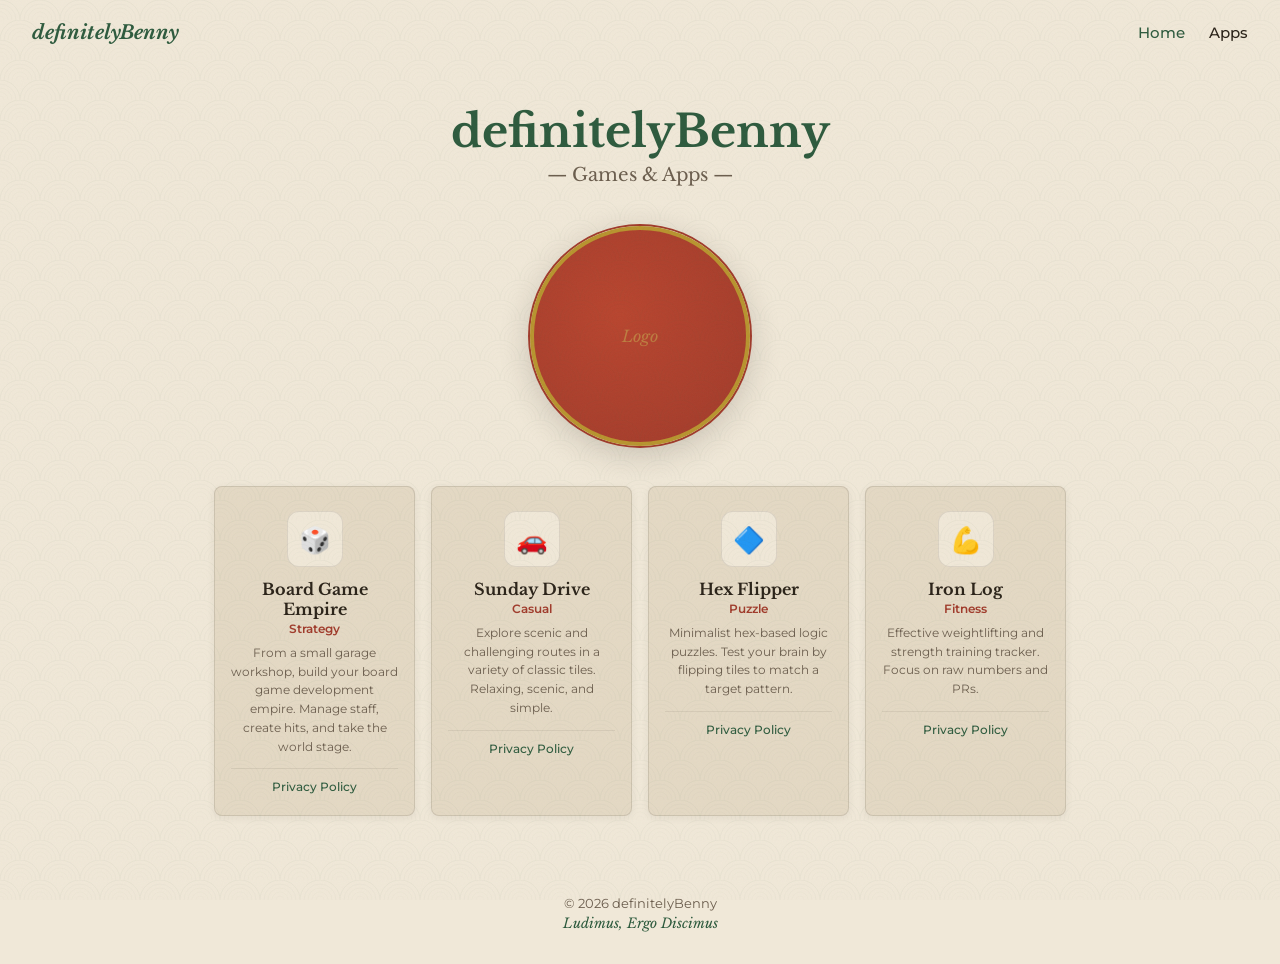
==== index.html @ d6e9bd04 "Add landing page with Forest & Lacquer branding Minimal landing page for definitelybenny.dev with: -" ====
<!DOCTYPE html>
<html lang="en">
<head>
  <meta charset="UTF-8">
  <meta name="viewport" content="width=device-width, initial-scale=1.0">
  <title>definitelyBenny — Games & Apps</title>
  <meta name="description" content="Games and apps by definitelyBenny. Ludimus, Ergo Discimus.">
  <link rel="stylesheet" href="style.css">
</head>
<body>
  <nav>
    <div class="logo">definitelyBenny</div>
    <div class="links">
      <a href="/" class="active">Home</a>
      <a href="#apps">Apps</a>
    </div>
  </nav>

  <section class="hero">
    <h1>definitelyBenny</h1>
    <p class="subtitle">— Games & Apps —</p>
  </section>

  <section class="crest">
    <div class="crest-placeholder"></div>
  </section>

  <section class="apps" id="apps">
    <div class="app-grid">

      <div class="app-card">
        <div class="app-icon">🎲</div>
        <h3>Board Game Empire</h3>
        <p class="category">Strategy</p>
        <p class="description">From a small garage workshop, build your board game development empire. Manage staff, create hits, and take the world stage.</p>
        <a href="/board-game-empire/privacy-policy" class="privacy-link">Privacy Policy</a>
      </div>

      <div class="app-card">
        <div class="app-icon">🚗</div>
        <h3>Sunday Drive</h3>
        <p class="category">Casual</p>
        <p class="description">Explore scenic and challenging routes in a variety of classic tiles. Relaxing, scenic, and simple.</p>
        <a href="/sunday-drive/privacy-policy" class="privacy-link">Privacy Policy</a>
      </div>

      <div class="app-card">
        <div class="app-icon">🔷</div>
        <h3>Hex Flipper</h3>
        <p class="category">Puzzle</p>
        <p class="description">Minimalist hex-based logic puzzles. Test your brain by flipping tiles to match a target pattern.</p>
        <a href="/hex-flipper/privacy-policy" class="privacy-link">Privacy Policy</a>
      </div>

      <div class="app-card">
        <div class="app-icon">💪</div>
        <h3>Iron Log</h3>
        <p class="category">Fitness</p>
        <p class="description">Effective weightlifting and strength training tracker. Focus on raw numbers and PRs.</p>
        <a href="/iron-log/privacy-policy" class="privacy-link">Privacy Policy</a>
      </div>

    </div>
  </section>

  <footer>
    <p>&copy; 2026 definitelyBenny</p>
    <p class="motto">Ludimus, Ergo Discimus</p>
  </footer>
</body>
</html>
---- style.css ----
@import url('https://fonts.googleapis.com/css2?family=Libre+Baskerville:ital,wght@0,400;0,700;1,400&family=Montserrat:wght@400;500;600;700&display=swap');

* {
  margin: 0;
  padding: 0;
  box-sizing: border-box;
}

:root {
  --forest-green: #2d5a3d;
  --forest-dark: #1e3a28;
  --cinnabar: #a03a2a;
  --cinnabar-light: #b8452e;
  --parchment: #f0e8d8;
  --parchment-dark: #e4d9c4;
  --gold: #b8942e;
  --gold-light: #c5a44e;
  --text-dark: #2a2218;
  --text-muted: #6b5d4d;
}

body {
  font-family: 'Montserrat', system-ui, sans-serif;
  background: var(--parchment);
  color: var(--text-dark);
  min-height: 100vh;
  display: flex;
  flex-direction: column;
  position: relative;
}

/* Seigaiha wave pattern overlay */
body::before {
  content: '';
  position: fixed;
  inset: 0;
  background-image: url("seigaiha.svg");
  background-repeat: repeat;
  background-size: 80px 40px;
  pointer-events: none;
  z-index: 100;
}

/* Paper texture overlay */
body::after {
  content: '';
  position: fixed;
  inset: 0;
  background-image:
    url("data:image/svg+xml,%3Csvg width='100' height='100' xmlns='http://www.w3.org/2000/svg'%3E%3Cfilter id='n'%3E%3CfeTurbulence type='fractalNoise' baseFrequency='0.8' numOctaves='4' stitchTiles='stitch'/%3E%3C/filter%3E%3Crect width='100' height='100' filter='url(%23n)' opacity='0.03'/%3E%3C/svg%3E");
  pointer-events: none;
  z-index: 101;
}

a {
  color: inherit;
  text-decoration: none;
}

h1, h2, h3 {
  font-family: 'Libre Baskerville', Georgia, serif;
}

/* Nav */
nav {
  display: flex;
  justify-content: space-between;
  align-items: center;
  padding: 20px 32px;
}

nav .logo {
  font-family: 'Libre Baskerville', Georgia, serif;
  font-size: 1.2rem;
  font-weight: 700;
  color: var(--forest-green);
  font-style: italic;
}

nav .links {
  display: flex;
  gap: 24px;
  font-size: 0.95rem;
  font-weight: 500;
}

nav .links a {
  color: var(--text-dark);
  transition: color 0.2s;
}

nav .links a:hover,
nav .links a.active {
  color: var(--forest-green);
}

/* Hero */
.hero {
  text-align: center;
  padding: 40px 24px 16px;
}

.hero h1 {
  font-size: 2.8rem;
  font-weight: 700;
  color: var(--forest-green);
  margin-bottom: 4px;
}

.hero .subtitle {
  font-family: 'Libre Baskerville', Georgia, serif;
  font-size: 1.15rem;
  color: var(--text-muted);
}

/* Crest / Logo */
.crest {
  display: flex;
  justify-content: center;
  padding: 24px 24px 40px;
}

.crest-placeholder {
  width: 220px;
  height: 220px;
  border-radius: 50%;
  background: radial-gradient(ellipse at 40% 40%, var(--cinnabar-light), var(--cinnabar));
  border: 4px solid var(--gold);
  box-shadow:
    0 0 0 2px var(--cinnabar),
    0 8px 32px rgba(42, 34, 24, 0.2);
  display: flex;
  align-items: center;
  justify-content: center;
  position: relative;
}

.crest-placeholder::after {
  content: 'Logo';
  font-family: 'Libre Baskerville', Georgia, serif;
  font-size: 1rem;
  color: var(--gold-light);
  font-style: italic;
  opacity: 0.6;
}

/* App Grid */
.apps {
  max-width: 900px;
  margin: 0 auto;
  padding: 0 24px 48px;
}

.app-grid {
  display: grid;
  grid-template-columns: repeat(4, 1fr);
  gap: 16px;
}

.app-card {
  background: var(--parchment-dark);
  border: 1px solid rgba(42, 34, 24, 0.12);
  border-radius: 8px;
  padding: 24px 16px 20px;
  text-align: center;
  transition: box-shadow 0.2s, transform 0.2s;
  box-shadow: 0 2px 8px rgba(42, 34, 24, 0.06);
}

.app-card:hover {
  box-shadow: 0 4px 16px rgba(42, 34, 24, 0.12);
  transform: translateY(-2px);
}

.app-icon {
  width: 56px;
  height: 56px;
  background: var(--parchment);
  border: 1px solid rgba(42, 34, 24, 0.1);
  border-radius: 12px;
  margin: 0 auto 12px;
  display: flex;
  align-items: center;
  justify-content: center;
  font-size: 1.6rem;
}

.app-card h3 {
  font-size: 1rem;
  font-weight: 700;
  color: var(--text-dark);
  margin-bottom: 2px;
}

.app-card .category {
  font-size: 0.75rem;
  font-weight: 600;
  color: var(--cinnabar);
  text-transform: capitalize;
  margin-bottom: 8px;
}

.app-card .description {
  font-size: 0.78rem;
  color: var(--text-muted);
  line-height: 1.5;
  margin-bottom: 12px;
}

.app-card .privacy-link {
  display: inline-block;
  font-size: 0.75rem;
  color: var(--forest-green);
  font-weight: 500;
  padding-top: 10px;
  border-top: 1px solid rgba(42, 34, 24, 0.08);
  width: 100%;
  transition: color 0.2s;
}

.app-card .privacy-link:hover {
  color: var(--cinnabar);
}

/* Footer */
footer {
  margin-top: auto;
  text-align: center;
  padding: 32px 24px;
  font-size: 0.8rem;
  color: var(--text-muted);
}

footer .motto {
  font-family: 'Libre Baskerville', Georgia, serif;
  font-style: italic;
  font-size: 0.85rem;
  color: var(--forest-green);
  margin-top: 4px;
}

/* Responsive */
@media (max-width: 768px) {
  .app-grid {
    grid-template-columns: 1fr 1fr;
  }

  .hero h1 {
    font-size: 2rem;
  }

  .crest-placeholder {
    width: 160px;
    height: 160px;
  }
}

@media (max-width: 480px) {
  .app-grid {
    grid-template-columns: 1fr;
    max-width: 300px;
    margin: 0 auto;
  }

  .hero h1 {
    font-size: 1.6rem;
  }

  nav {
    padding: 16px;
  }

  .apps {
    padding: 0 16px 32px;
  }
}
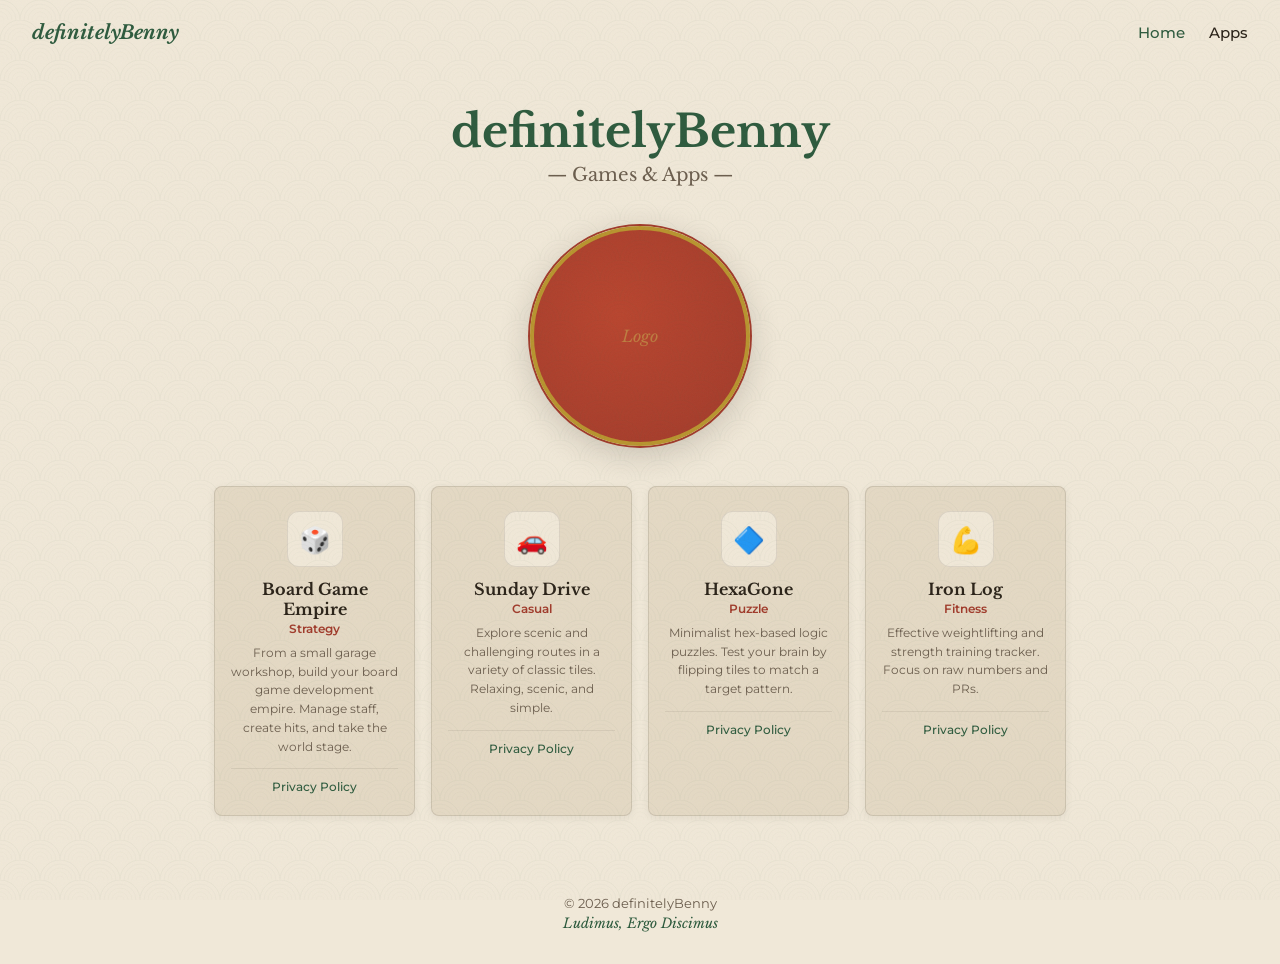
==== commit 11b99f9d: "Rename Hex Flipper to HexaGone Co-Authored-By: Claude Opus 4.6 (1M context) <noreply@anthropic.com>" ====
--- a/index.html
+++ b/index.html
@@ -46,10 +46,10 @@
 
       <div class="app-card">
         <div class="app-icon">🔷</div>
-        <h3>Hex Flipper</h3>
+        <h3>HexaGone</h3>
         <p class="category">Puzzle</p>
         <p class="description">Minimalist hex-based logic puzzles. Test your brain by flipping tiles to match a target pattern.</p>
-        <a href="/hex-flipper/privacy-policy" class="privacy-link">Privacy Policy</a>
+        <a href="/hexagone/privacy-policy" class="privacy-link">Privacy Policy</a>
       </div>
 
       <div class="app-card">
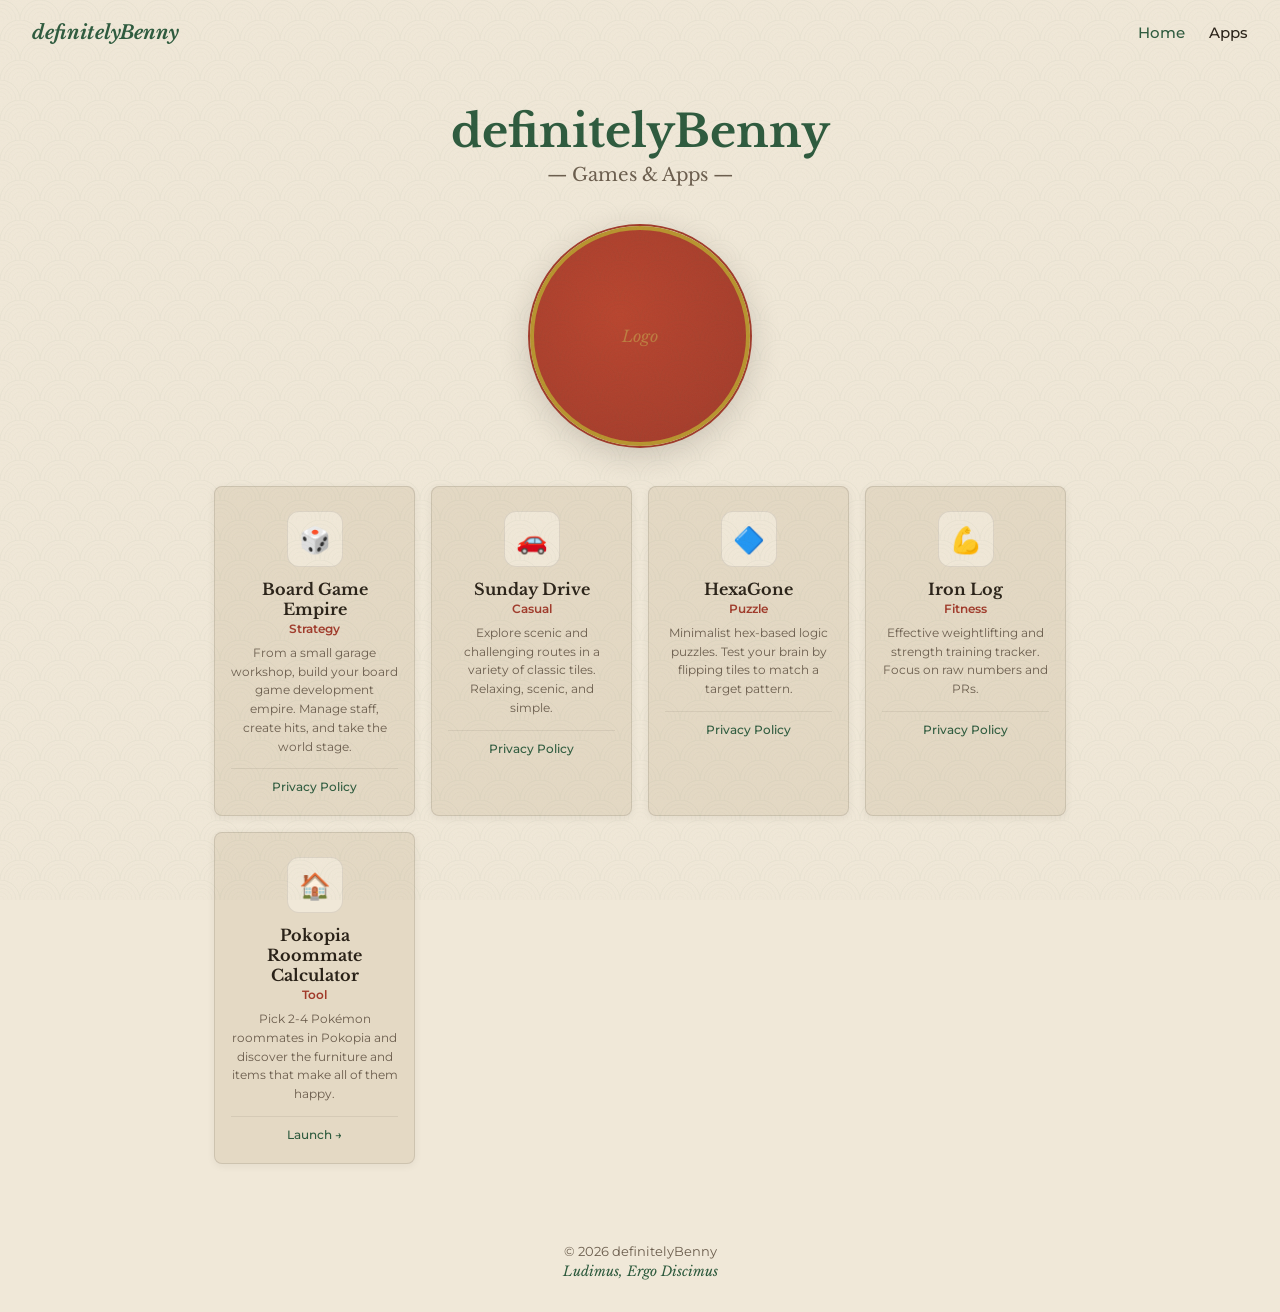
==== commit 37f242ba: "Add Pokopia Roommate Calculator card" ====
--- a/index.html
+++ b/index.html
@@ -60,6 +60,14 @@
         <a href="/iron-log/privacy-policy" class="privacy-link">Privacy Policy</a>
       </div>
 
+      <div class="app-card">
+        <div class="app-icon">🏠</div>
+        <h3>Pokopia Roommate Calculator</h3>
+        <p class="category">Tool</p>
+        <p class="description">Pick 2-4 Pokémon roommates in Pokopia and discover the furniture and items that make all of them happy.</p>
+        <a href="/pokopia-roommate-calc/" class="privacy-link">Launch &rarr;</a>
+      </div>
+
     </div>
   </section>
 
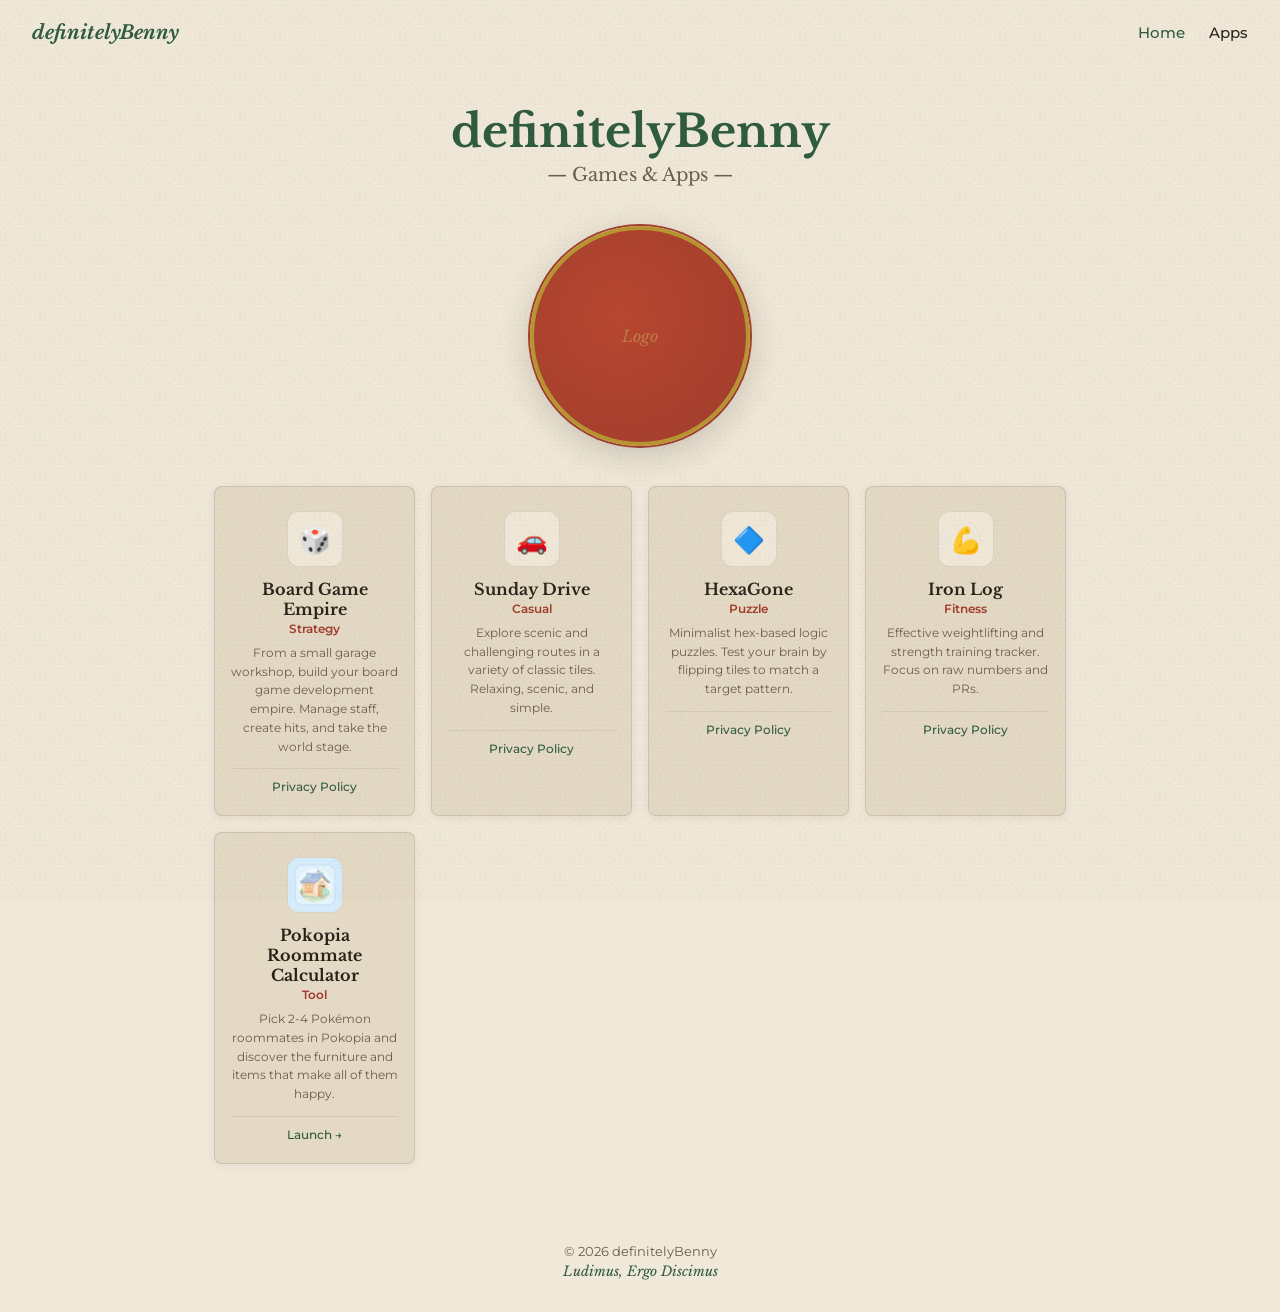
==== commit e8cef62f: "Replace Pokopia card emoji with generated logo image" ====
--- a/index.html
+++ b/index.html
@@ -61,7 +61,7 @@
       </div>
 
       <div class="app-card">
-        <div class="app-icon">🏠</div>
+        <div class="app-icon"><img src="pokopia-roommate-calc.png" alt="" /></div>
         <h3>Pokopia Roommate Calculator</h3>
         <p class="category">Tool</p>
         <p class="description">Pick 2-4 Pokémon roommates in Pokopia and discover the furniture and items that make all of them happy.</p>
--- a/style.css
+++ b/style.css
@@ -183,6 +183,14 @@
   align-items: center;
   justify-content: center;
   font-size: 1.6rem;
+  overflow: hidden;
+}
+
+.app-icon img {
+  width: 100%;
+  height: 100%;
+  object-fit: cover;
+  display: block;
 }
 
 .app-card h3 {
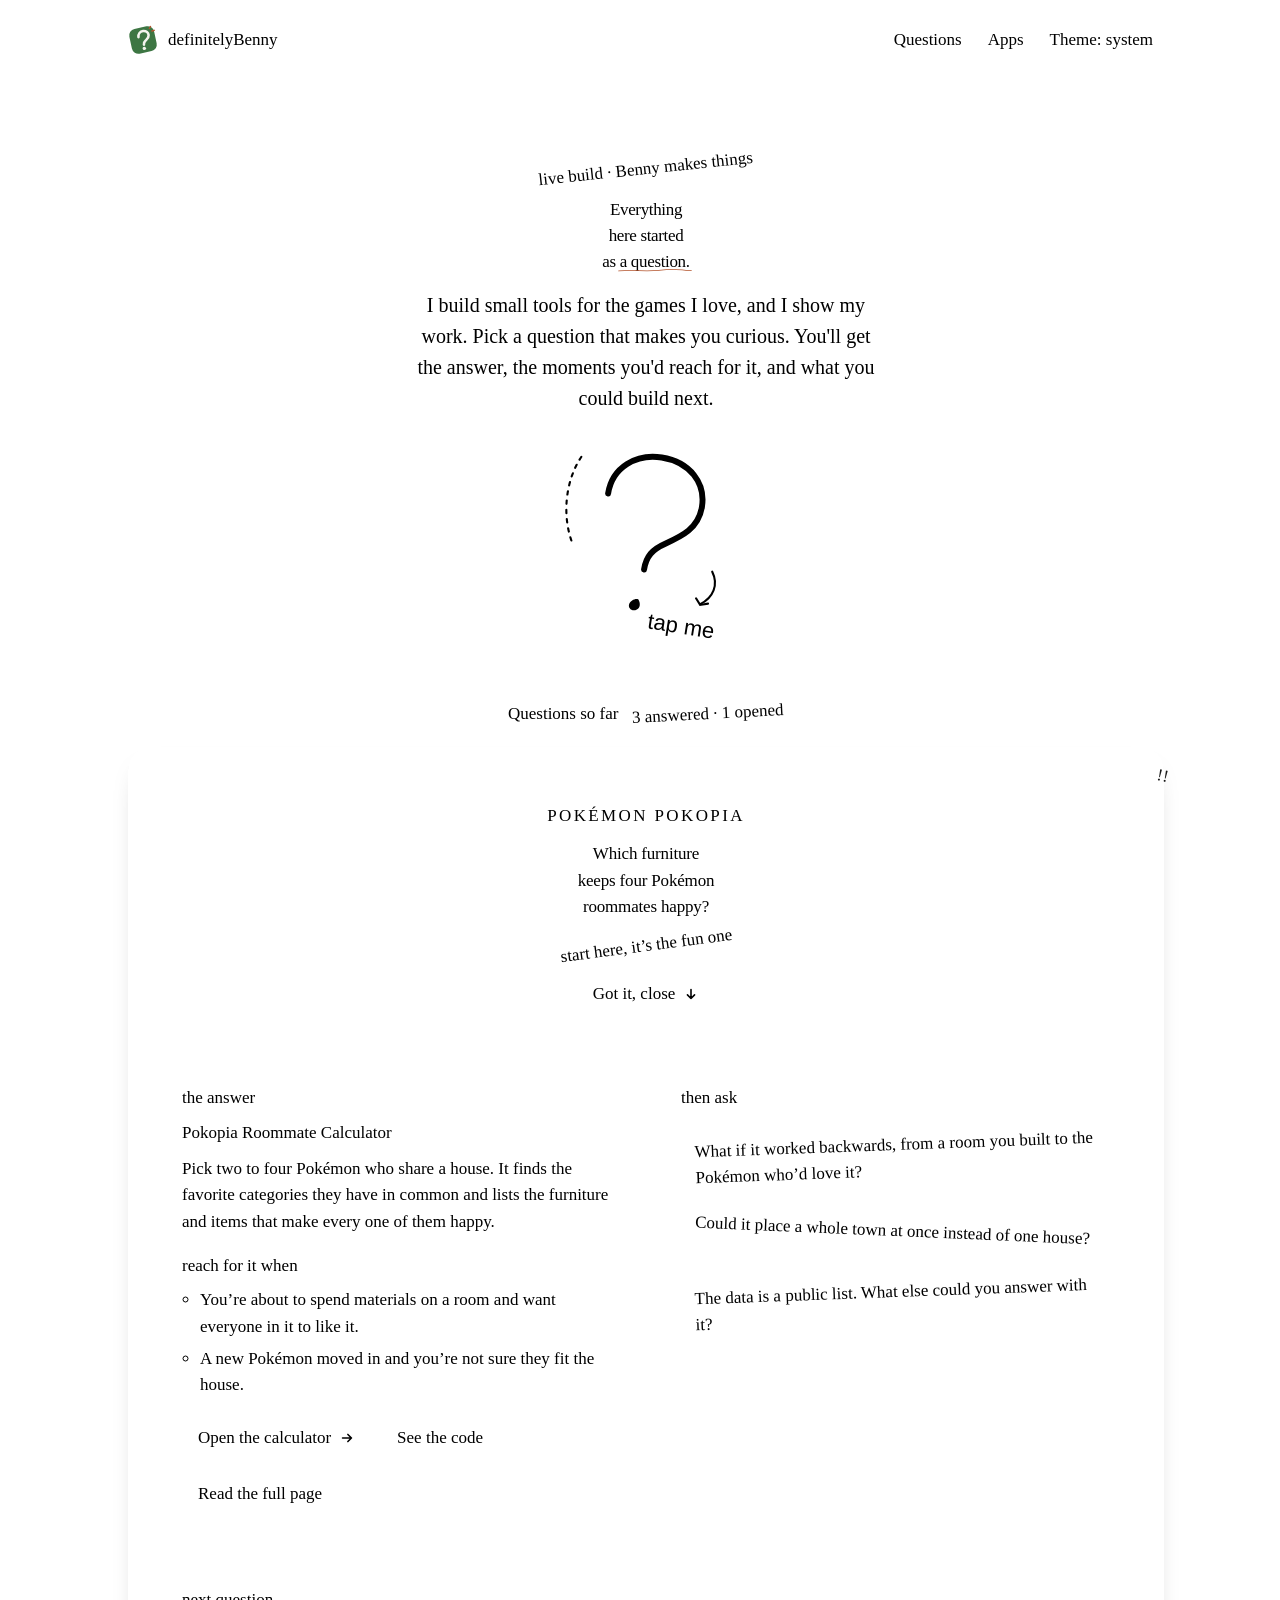
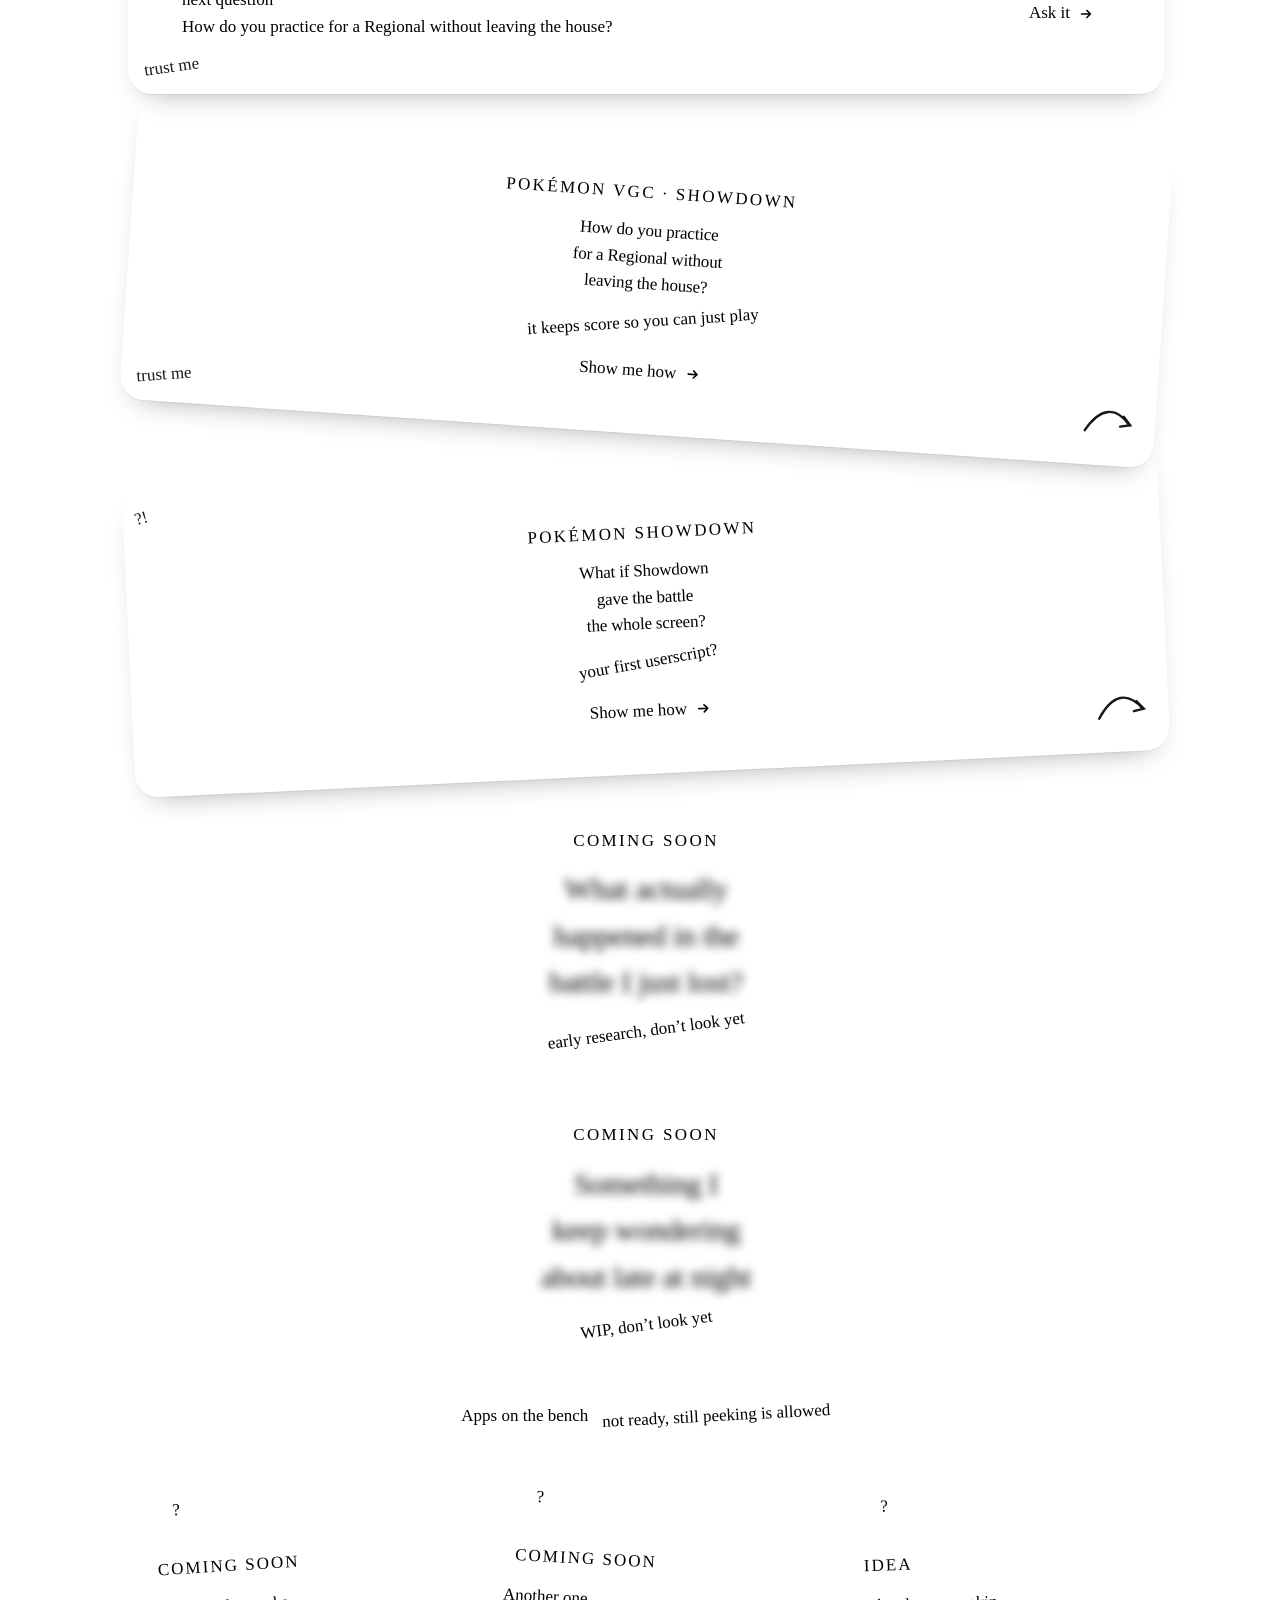
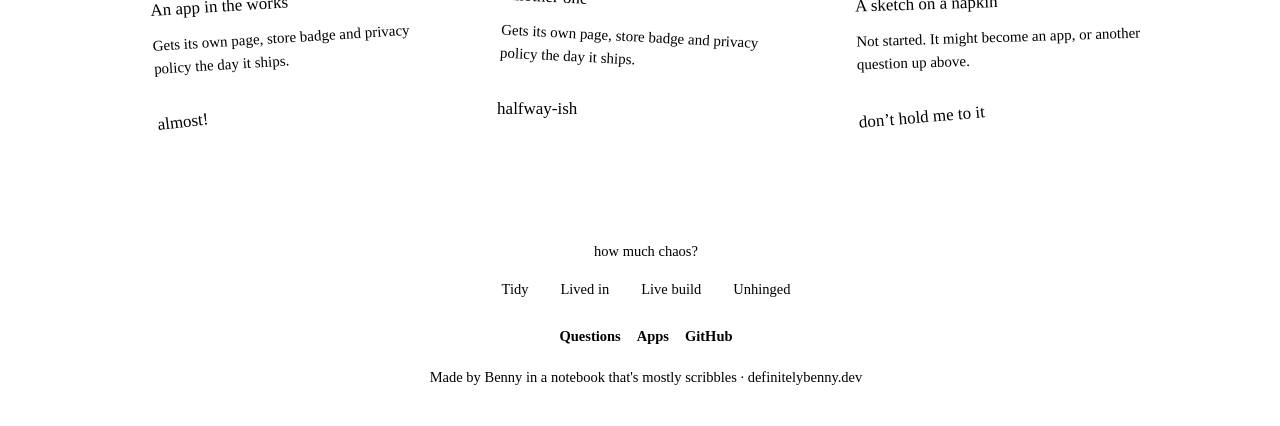
==== commit 764f52ae: "Rebuild the site as the lab notebook: questions, tool pages, link previews Turns the approved mockup" ====
--- a/index.html
+++ b/index.html
@@ -1,79 +1,77 @@
 <!DOCTYPE html>
-<html lang="en">
+<html lang="en" data-chaos="3">
 <head>
   <meta charset="UTF-8">
-  <meta name="viewport" content="width=device-width, initial-scale=1.0">
-  <title>definitelyBenny — Games & Apps</title>
-  <meta name="description" content="Games and apps by definitelyBenny. Ludimus, Ergo Discimus.">
-  <link rel="stylesheet" href="style.css">
+  <meta name="viewport" content="width=device-width, initial-scale=1, viewport-fit=cover">
+  <title>definitelyBenny</title>
+  <meta name="description" content="Everything here started as a question. Small tools for the games I love, and how to build your own.">
+  <link rel="canonical" href="https://definitelybenny.dev/">
+
+  <meta property="og:type" content="website">
+  <meta property="og:site_name" content="definitelyBenny">
+  <meta property="og:title" content="definitelyBenny">
+  <meta property="og:description" content="Everything here started as a question. Small tools for the games I love, and how to build your own.">
+  <meta property="og:url" content="https://definitelybenny.dev/">
+  <meta property="og:image" content="https://definitelybenny.dev/assets/og.png">
+  <meta property="og:image:width" content="1200">
+  <meta property="og:image:height" content="630">
+  <meta property="og:image:alt" content="Notebook paper with a taped card asking which furniture keeps four Pokémon happy, and a scribbled question mark">
+  <meta name="twitter:card" content="summary_large_image">
+  <meta name="theme-color" content="#3D7643" media="(prefers-color-scheme: light)">
+  <meta name="theme-color" content="#1D2923" media="(prefers-color-scheme: dark)">
+
+  <link rel="icon" href="/favicon.svg" type="image/svg+xml">
+  <link rel="icon" href="/favicon.ico" sizes="32x32">
+  <link rel="apple-touch-icon" href="/apple-touch-icon.png">
+
+  <link rel="preconnect" href="https://fonts.googleapis.com">
+  <link rel="preconnect" href="https://fonts.gstatic.com" crossorigin>
+  <link rel="stylesheet" href="https://fonts.googleapis.com/css2?family=Libre+Caslon+Display&family=Libre+Franklin:ital,wght@0,400;0,500;0,600;0,700;1,400&family=Caveat:wght@500;700&family=JetBrains+Mono:wght@400;600&display=swap">
+  <script>(function(){var r=document.documentElement,c=3,t=null;try{var s=localStorage.getItem('dbd-chaos');if(s!==null&&/^[0-3]$/.test(s))c=+s;t=localStorage.getItem('dbd-theme')}catch(e){}r.setAttribute('data-chaos',c);if(t==='light'||t==='dark')r.setAttribute('data-theme',t)})();</script>
+  <link rel="stylesheet" href="assets/site.css">
 </head>
-<body>
-  <nav>
-    <div class="logo">definitelyBenny</div>
-    <div class="links">
-      <a href="/" class="active">Home</a>
-      <a href="#apps">Apps</a>
+<body data-root="./">
+<svg width="0" height="0" style="position:absolute" aria-hidden="true"><defs>
+  <g id="fav"><rect x="5" y="5" width="54" height="54" rx="14" fill="#3D7643" transform="rotate(-6 32 32)"/><path d="M23 25c0-7 5-12 11-12 7 0 11 5 11 10 0 6-4 8-8 11-3 2-4 4-4 8" fill="none" stroke="#F3F4EE" stroke-width="5.5" stroke-linecap="round"/><circle cx="33" cy="50" r="3.6" fill="#F3F4EE"/><path d="M48 9l3-4M53 15l5-1" stroke="#B4552E" stroke-width="3" stroke-linecap="round"/></g>
+</defs></svg>
+
+<header class="top"><div class="wrap">
+  <a class="brand" id="brand" href="./" aria-label="definitelyBenny home"><svg viewBox="0 0 64 64" aria-hidden="true"><use href="#fav"/></svg>definitelyBenny</a>
+  <nav class="nav" aria-label="Pages"><a href="#questions" class="cur">Questions</a><a href="#apps" class="opt">Apps</a><button class="theme" id="theme" type="button">Theme: system</button></nav>
+</div></header>
+
+<main class="wrap">
+  <div class="hero">
+    <div class="tag">live build · Benny makes things</div>
+    <h1>Everything here started as <em>a question.</em></h1>
+    <p class="lede">I build small tools for the games I love, and I show my work. Pick a question that makes you curious. You'll get the answer, the moments you'd reach for it, and what you could build next.</p>
+    <button class="mark" id="mark" type="button" aria-label="Open a random question">
+      <svg viewBox="0 0 260 240" aria-hidden="true"><path d="M78 78c0-32 26-52 56-52 34 0 56 22 56 50 0 26-18 38-36 50-14 9-20 18-20 34" fill="none" stroke="currentColor" stroke-width="7" stroke-linecap="round"/><path d="M133 196c3 4 4 9 0 12-5 4-11 0-10-5 1-4 6-8 10-7z" fill="currentColor"/><path d="M40 40c-14 30-12 70 4 100" fill="none" stroke="currentColor" stroke-width="2.5" stroke-dasharray="4 7" stroke-linecap="round"/><text x="148" y="228">tap me</text><path d="M214 150c10 14 6 30-8 40" fill="none" stroke="currentColor" stroke-width="2.5" stroke-linecap="round"/><path d="M200 184l6 7 9-3" fill="none" stroke="currentColor" stroke-width="2.5" stroke-linecap="round"/></svg>
+    </button>
+  </div>
+
+  <div class="sechead" id="questions"><h2>Questions so far</h2><span id="count">opening the notebook…</span></div>
+  <ul class="qs" id="qs"></ul>
+  <noscript>
+    <div class="noscript">
+      <p>The fun parts need JavaScript, but here are the tools:</p>
+      <p><a href="tools/pokopia/">Pokopia Roommate Calculator</a> · <a href="tools/mock-regional/">Mock Regional Helper</a> · <a href="tools/showdown-restyler/">Pokémon Showdown Restyler</a></p>
     </div>
-  </nav>
+  </noscript>
 
-  <section class="hero">
-    <h1>definitelyBenny</h1>
-    <p class="subtitle">— Games & Apps —</p>
-  </section>
-
-  <section class="crest">
-    <div class="crest-placeholder"></div>
-  </section>
-
-  <section class="apps" id="apps">
-    <div class="app-grid">
-
-      <div class="app-card">
-        <div class="app-icon">🎲</div>
-        <h3>Board Game Empire</h3>
-        <p class="category">Strategy</p>
-        <p class="description">From a small garage workshop, build your board game development empire. Manage staff, create hits, and take the world stage.</p>
-        <a href="/board-game-empire/privacy-policy" class="privacy-link">Privacy Policy</a>
-      </div>
-
-      <div class="app-card">
-        <div class="app-icon">🚗</div>
-        <h3>Sunday Drive</h3>
-        <p class="category">Casual</p>
-        <p class="description">Explore scenic and challenging routes in a variety of classic tiles. Relaxing, scenic, and simple.</p>
-        <a href="/sunday-drive/privacy-policy" class="privacy-link">Privacy Policy</a>
-      </div>
-
-      <div class="app-card">
-        <div class="app-icon">🔷</div>
-        <h3>HexaGone</h3>
-        <p class="category">Puzzle</p>
-        <p class="description">Minimalist hex-based logic puzzles. Test your brain by flipping tiles to match a target pattern.</p>
-        <a href="/hexagone/privacy-policy" class="privacy-link">Privacy Policy</a>
-      </div>
-
-      <div class="app-card">
-        <div class="app-icon">💪</div>
-        <h3>Iron Log</h3>
-        <p class="category">Fitness</p>
-        <p class="description">Effective weightlifting and strength training tracker. Focus on raw numbers and PRs.</p>
-        <a href="/iron-log/privacy-policy" class="privacy-link">Privacy Policy</a>
-      </div>
-
-      <div class="app-card">
-        <div class="app-icon"><img src="pokopia-roommate-calc.png" alt="" /></div>
-        <h3>Pokopia Roommate Calculator</h3>
-        <p class="category">Tool</p>
-        <p class="description">Pick 2-4 Pokémon roommates in Pokopia and discover the furniture and items that make all of them happy.</p>
-        <a href="/pokopia-roommate-calc/" class="privacy-link">Launch &rarr;</a>
-      </div>
-
-    </div>
-  </section>
+  <div class="sechead" id="apps"><h2>Apps on the bench</h2><span>not ready, still peeking is allowed</span></div>
+  <div class="apps" id="bench"></div>
 
   <footer>
-    <p>&copy; 2026 definitelyBenny</p>
-    <p class="motto">Ludimus, Ergo Discimus</p>
+    <div class="dial" role="group" aria-label="Chaos level">
+      <b>how much chaos?</b>
+      <div class="opts" id="dial"><button type="button" data-c="0">Tidy</button><button type="button" data-c="1">Lived in</button><button type="button" data-c="2">Live build</button><button type="button" data-c="3">Unhinged</button></div>
+    </div>
+    <div class="flinks"><a href="#questions">Questions</a><a href="#apps">Apps</a><a href="https://github.com/definitelybenny" target="_blank" rel="noopener">GitHub</a></div>
+    <span>Made by Benny in a notebook that's mostly scribbles · definitelybenny.dev</span>
   </footer>
+</main>
+
+<script src="assets/site.js" defer></script>
 </body>
 </html>
--- a/assets/site.css
+++ b/assets/site.css
@@ -0,0 +1,184 @@
+/* definitelyBenny: lab notebook.
+   Keynote single column, Libre Caslon Display headings, Caveat scribbles.
+   Notebook paper in light, chalkboard in dark. --chaos scales every tilt and scribble (dial in the footer). */
+  --paper:#F3F4EE; --line:#D2DDCA; --margin:#8DB58A;
+  --ink:#1F251D; --ink-2:#56604F; --card:#FBFCF7; --tile:#EEF2DE; --tape:rgba(160,180,140,.5);
+  --moss:#3D7643; --moss-ink:#FFFFFF; --pen:#B4552E; --stone:#8B8E84; --code:#E6EBDA;
+  --display:"Libre Caslon Display", "Didot", "Bodoni 72", Georgia, serif;
+  --body:"Libre Franklin", "Franklin Gothic Book", "Helvetica Neue", Arial, sans-serif;
+  --hand:"Caveat", "Bradley Hand", "Comic Sans MS", cursive;
+  --mono:"JetBrains Mono", ui-monospace, Menlo, monospace;
+  --chaos:3;
+}
+@media (prefers-color-scheme: dark){ :root:not([data-theme="light"]){
+  --paper:#1D2923; --line:rgba(238,241,232,.06); --margin:rgba(185,219,143,.3);
+  --ink:#EEF1E8; --ink-2:#B6C1B2; --card:#25332B; --tile:#2D3D34; --tape:rgba(238,241,232,.16);
+  --moss:#B9DB8F; --moss-ink:#1D2923; --pen:#F2B48C; --stone:#8F9A8E; --code:#18221D; color-scheme:dark; } }
+:root[data-theme="dark"]{
+  --paper:#1D2923; --line:rgba(238,241,232,.06); --margin:rgba(185,219,143,.3);
+  --ink:#EEF1E8; --ink-2:#B6C1B2; --card:#25332B; --tile:#2D3D34; --tape:rgba(238,241,232,.16);
+  --moss:#B9DB8F; --moss-ink:#1D2923; --pen:#F2B48C; --stone:#8F9A8E; --code:#18221D; color-scheme:dark; }
+:root[data-chaos="0"]{--chaos:0} :root[data-chaos="1"]{--chaos:1} :root[data-chaos="2"]{--chaos:1.8} :root[data-chaos="3"]{--chaos:3}
+@media (max-width:640px){ :root[data-chaos="3"]{--chaos:2.1} :root[data-chaos="2"]{--chaos:1.4} }
+
+*{box-sizing:border-box}
+html{background:var(--paper)}
+body{background:var(--paper);color:var(--ink);font-family:var(--body);font-size:17px;line-height:1.55;-webkit-font-smoothing:antialiased;overflow-x:hidden;
+  background-image:linear-gradient(90deg,transparent 0 calc(max(16px,env(safe-area-inset-left,0px)) + 14px),var(--margin) 0 calc(max(16px,env(safe-area-inset-left,0px)) + 16px),transparent 0),repeating-linear-gradient(180deg,transparent 0 31px,var(--line) 31px 32px)}
+.wrap{max-width:1080px;margin:0 auto;padding-left:max(28px,env(safe-area-inset-left,0px));padding-right:max(16px,env(safe-area-inset-right,0px))}
+a{color:inherit}
+:focus-visible{outline:2px solid var(--moss);outline-offset:3px;border-radius:6px}
+
+.top{position:sticky;top:env(safe-area-inset-top,0px);z-index:20;background:color-mix(in srgb,var(--paper) 90%,transparent);backdrop-filter:blur(8px);border-bottom:1px solid var(--line)}
+body::before{content:"";position:fixed;inset:0 0 auto;height:env(safe-area-inset-top,0px);z-index:21;background:var(--paper)}
+.top .wrap{display:flex;justify-content:space-between;align-items:center;gap:12px;padding-block:12px}
+.brand{display:flex;color:var(--ink)!important;align-items:center;gap:10px;font:600 16px var(--body);text-decoration:none;background:none;border:0;color:var(--ink);cursor:pointer;padding:0}
+.brand svg,.brand img{width:30px;height:30px;transform:rotate(calc(var(--chaos) * -2deg));transition:transform .3s}
+.nav{display:flex;gap:4px;align-items:center}
+.nav a{font:600 14px var(--body);text-decoration:none;padding:7px 11px;border-radius:999px}
+.nav a.cur{background:var(--ink);color:var(--paper)}
+.nav a:hover:not(.cur){background:var(--tile)}
+.theme{font:600 13px var(--body);background:var(--card);color:var(--ink);border:1px solid var(--line);border-radius:999px;padding:7px 11px;cursor:pointer}
+
+.hero{text-align:center;display:grid;justify-items:center;gap:14px;padding-block:clamp(28px,7vw,84px) 24px}
+.tag{font:700 23px/1 var(--hand);color:var(--moss);transform:rotate(calc(var(--chaos) * -2deg))}
+h1{font:400 clamp(46px,10.5vw,116px)/.95 var(--display);letter-spacing:-.02em;margin:0;max-width:11ch;text-wrap:balance}
+h1 em{font-style:normal;position:relative;white-space:nowrap;color:var(--moss)}
+h1 em::after{content:"";position:absolute;left:-3%;right:-3%;bottom:-.04em;height:.2em;background:url("data:image/svg+xml,%3Csvg xmlns='http://www.w3.org/2000/svg' viewBox='0 0 200 14' preserveAspectRatio='none'%3E%3Cpath d='M2 9 C40 2 70 13 110 6 S170 3 198 8' fill='none' stroke='%23B4552E' stroke-width='3.5' stroke-linecap='round'/%3E%3C/svg%3E") no-repeat center/100% 100%;opacity:calc(.35 + var(--chaos) * .22)}
+.lede{margin:0;max-width:46ch;color:var(--ink-2);font-size:clamp(17px,2.1vw,20px)}
+.mark{position:relative;margin-top:6px;cursor:pointer;background:none;border:0;padding:0;color:var(--moss)}
+.mark svg{display:block;width:clamp(150px,30vw,220px);height:auto;transform:rotate(calc(var(--chaos) * 3deg));transition:transform .3s}
+.mark:hover svg{transform:rotate(calc(var(--chaos) * -3deg))}
+.mark text{font-family:var(--hand);font-size:26px;fill:var(--pen)}
+
+.sechead,.q,.sheet{scroll-margin-top:76px}
+.sechead{display:flex;justify-content:center;align-items:baseline;gap:6px 14px;flex-wrap:wrap;text-align:center;padding-block:40px 20px}
+.sechead h2{font:400 clamp(30px,4.4vw,42px) var(--display);margin:0}
+.sechead span{font:700 21px var(--hand);color:var(--pen);transform:rotate(calc(var(--chaos) * -1deg))}
+.qs{list-style:none;margin:0;padding:0;display:grid;gap:30px}
+.q{position:relative;background:var(--card);border-radius:24px;box-shadow:0 1px 0 rgba(0,0,0,.05),0 14px 30px -18px rgba(0,0,0,.4);transform:translate(var(--dx,0px),var(--dy,0px)) rotate(calc(var(--tilt,0deg) * var(--chaos)));transition:transform .35s cubic-bezier(.3,1.4,.5,1),box-shadow .2s}
+.q::before{content:"";position:absolute;top:-11px;left:50%;width:96px;height:24px;margin-left:-48px;background:var(--tape);transform:rotate(calc(-3deg * var(--chaos) - 1deg));z-index:2;pointer-events:none}
+.q.open{--tilt:0deg!important}
+.q.dragging{transition:box-shadow .2s;box-shadow:0 26px 46px -18px rgba(0,0,0,.5);z-index:5;cursor:grabbing}
+.q.wobble,.sheet.wobble{animation:wob .5s}
+@keyframes wob{30%{transform:translate(var(--dx,0px),var(--dy,0px)) rotate(4deg)}60%{transform:translate(var(--dx,0px),var(--dy,0px)) rotate(-3deg)}}
+.qh{all:unset;box-sizing:border-box;width:100%;display:grid;justify-items:center;text-align:center;gap:12px;padding:clamp(30px,5vw,56px) clamp(18px,4vw,48px) clamp(24px,4vw,40px);cursor:pointer}
+.qh:focus-visible{outline:2px solid var(--moss);outline-offset:-4px;border-radius:24px}
+.qg{font:600 12.5px var(--body);letter-spacing:.14em;text-transform:uppercase;color:var(--moss)}
+.qt{font:400 clamp(30px,5.4vw,54px)/1.06 var(--display);letter-spacing:-.01em;max-width:18ch;text-wrap:balance}
+.note{font:700 22px/1.1 var(--hand);color:var(--pen);transform:rotate(calc(var(--chaos) * -2.5deg))}
+.pillbtn{display:inline-flex;align-items:center;gap:8px;border-radius:999px;padding:10px 18px;background:var(--moss);color:var(--moss-ink);font:600 15px var(--body)}
+.pillbtn svg{width:16px;height:16px;transition:transform .3s}
+.q.open .pillbtn{background:var(--ink);color:var(--paper)}
+.q.open .pillbtn svg{transform:rotate(90deg)}
+.ans{display:grid;grid-template-rows:0fr;transition:grid-template-rows .45s cubic-bezier(.3,.7,.2,1)}
+.q.open .ans{grid-template-rows:1fr}
+.ans>div{overflow:hidden;min-height:0}
+.tiles{display:grid;grid-template-columns:repeat(2,minmax(0,1fr));gap:14px;padding:0 clamp(14px,3vw,26px) clamp(14px,3vw,26px)}
+.tile{background:var(--tile);border-radius:18px;padding:clamp(18px,3vw,28px);position:relative;min-width:0}
+.tile.wide{grid-column:1/-1}
+.k{display:block;font:700 22px/1 var(--hand);color:var(--pen);margin-bottom:8px}
+.tile h3{font:400 clamp(28px,4vw,40px)/1.05 var(--display);margin:0 0 10px}
+.tile p{margin:0;color:var(--ink-2)}
+.tile ul{margin:0;padding-left:18px;color:var(--ink-2);display:grid;gap:6px}
+.use{margin-top:18px}
+.row{display:flex;flex-wrap:wrap;gap:10px;margin-top:16px}
+.btn{font:600 15px var(--body);border-radius:999px;padding:10px 16px;text-decoration:none;cursor:pointer;display:inline-flex;align-items:center;gap:8px;border:1.5px solid var(--ink);background:transparent;color:var(--ink)}
+.btn svg{width:16px;height:16px}
+.btn.go{background:var(--moss);border-color:var(--moss);color:var(--moss-ink)}
+.btn.off{border-style:dashed;cursor:default;color:var(--ink-2);border-color:var(--stone)}
+.asks{display:grid;gap:10px}
+.ask{background:var(--card);border:1.5px dashed var(--moss);border-radius:12px;padding:12px 14px;font:400 20px/1.25 var(--display)}
+.ask:nth-child(odd){transform:rotate(calc(var(--chaos) * -.7deg))}
+.ask:nth-child(even){transform:rotate(calc(var(--chaos) * .8deg))}
+.nextq{display:flex;align-items:center;justify-content:space-between;gap:14px;flex-wrap:wrap}
+.nextq span{font:400 22px/1.2 var(--display)}
+.nextq span b{display:block;font:700 20px var(--hand);color:var(--pen)}
+.flag{display:inline-block;font:700 18px/1.15 var(--hand);color:var(--paper);background:var(--pen);padding:3px 10px;border-radius:6px;transform:rotate(calc(var(--chaos) * 1.5deg))}
+.q.soon{background:transparent;box-shadow:none;border:2px dashed var(--stone)}
+.q.soon::before{display:none}
+.q.soon .qh{cursor:default;padding:24px}
+.q.soon .qt{font-size:clamp(22px,3.4vw,30px);filter:blur(5px);user-select:none}
+.q.soon .note{color:var(--stone)}
+.q.secret{display:none}
+.q.secret.show{display:block;animation:rise .6s ease-out}
+@keyframes rise{from{transform:translateY(12px);opacity:.3}to{transform:none;opacity:1}}
+.scribble{position:absolute;pointer-events:none;color:var(--pen);font:700 22px var(--hand);opacity:0;transition:opacity .3s}
+:root[data-chaos="2"] .scribble.s2,:root[data-chaos="3"] .scribble.s2,:root[data-chaos="3"] .scribble.s3{opacity:.9}
+
+/* apps: coming soon */
+.apps{display:grid;grid-template-columns:repeat(3,minmax(0,1fr));gap:22px}
+.app{border:2px dashed var(--stone);border-radius:22px;padding:22px;display:grid;gap:10px;justify-items:start;position:relative;transform:rotate(calc(var(--t,0deg) * var(--chaos)));min-width:0}
+.app .icon{width:64px;height:64px;border-radius:16px;border:2px dashed var(--stone);display:grid;place-items:center;font:700 30px var(--hand);color:var(--stone)}
+.app b{font:400 26px/1.1 var(--display)}
+.app p{margin:0;color:var(--ink-2);font-size:15px}
+.app .badge{font:600 12px var(--body);letter-spacing:.12em;text-transform:uppercase;border:1.5px solid var(--ink-2);color:var(--ink-2);border-radius:999px;padding:4px 10px}
+.app .scrawl{font:700 21px var(--hand);color:var(--pen);transform:rotate(-3deg)}
+.app .bar{width:100%;height:10px;border-radius:999px;background:var(--line);overflow:hidden}
+.app .bar i{display:block;height:100%;background:repeating-linear-gradient(135deg,var(--moss) 0 8px,transparent 8px 14px);width:var(--w)}
+
+/* tool page */
+.crumb{display:inline-flex;align-items:center;gap:6px;font:700 22px var(--hand);color:var(--moss);text-decoration:none;margin-top:20px}
+.t-hero .qt{font-size:clamp(38px,7.4vw,82px);max-width:15ch}
+.status{display:inline-flex;align-items:center;gap:8px;font:600 13px var(--body);letter-spacing:.1em;text-transform:uppercase;color:var(--moss)}
+.status i{width:9px;height:9px;border-radius:50%;background:var(--moss);box-shadow:0 0 0 4px color-mix(in srgb,var(--moss) 25%,transparent)}
+.page{display:grid;gap:22px;padding-top:14px}
+.sheet{background:var(--card);border-radius:24px;padding:clamp(22px,4vw,44px);box-shadow:0 1px 0 rgba(0,0,0,.05),0 14px 30px -18px rgba(0,0,0,.4);position:relative;transform:rotate(calc(var(--t,0deg) * var(--chaos)));min-width:0}
+.sheet::before{content:"";position:absolute;top:-11px;left:calc(50% - 48px);width:96px;height:24px;background:var(--tape);transform:rotate(calc(2deg * var(--chaos)));pointer-events:none}
+.sheet h2{font:400 clamp(30px,4.6vw,48px)/1.05 var(--display);margin:0 0 14px}
+.sheet>p{margin:0 0 12px;max-width:62ch;color:var(--ink-2)}
+.two{display:grid;grid-template-columns:minmax(0,1fr) minmax(0,1fr);gap:clamp(18px,3vw,36px);align-items:center}
+.venn{width:100%;max-width:420px;height:auto;display:block;margin-inline:auto}
+.venn text{font-family:var(--hand);font-size:21px;fill:var(--ink)}
+.venn .lbl2{fill:var(--pen);font-size:22px}
+.steps{list-style:none;margin:0;padding:0;display:grid;gap:14px;counter-reset:s}
+.steps li{display:grid;grid-template-columns:48px minmax(0,1fr);gap:14px;align-items:start;counter-increment:s}
+.steps li::before{content:counter(s);display:grid;place-items:center;width:44px;height:44px;border-radius:50%;border:2px solid var(--moss);font:700 26px/1 var(--hand);color:var(--moss);transform:rotate(calc(var(--chaos) * -4deg))}
+.steps b{display:block;font:400 22px/1.2 var(--display)}
+.steps span{color:var(--ink-2)}
+pre{margin:14px 0 0;background:var(--code);border-radius:14px;padding:18px;overflow-x:auto;font:400 14px/1.6 var(--mono);color:var(--ink)}
+pre .c{color:var(--ink-2)} pre .h{color:var(--moss);font-weight:600}
+.callout{margin-top:14px;font:700 21px/1.2 var(--hand);color:var(--pen);transform:rotate(calc(var(--chaos) * -.8deg))}
+.ideas{display:grid;grid-template-columns:repeat(3,minmax(0,1fr));gap:16px;margin-top:6px}
+.idea{background:var(--tile);border-radius:14px;padding:18px;display:grid;gap:8px;align-content:start;transform:rotate(calc(var(--t,0deg) * var(--chaos)))}
+.idea b{font:400 22px/1.2 var(--display)}
+.idea span{color:var(--ink-2);font-size:15px}
+.idea em{font:700 19px var(--hand);font-style:normal;color:var(--moss)}
+
+/* screenshots and figures on tool pages */
+.shot{margin:0;display:grid;gap:8px;min-width:0}
+.shot img{display:block;width:100%;height:auto;border-radius:14px;border:1px solid var(--line);background:var(--tile);transform:rotate(calc(var(--chaos) * .6deg))}
+.shot figcaption{font:700 20px/1.2 var(--hand);color:var(--pen);text-align:center}
+.ba{position:relative;border-radius:14px;overflow:hidden;border:1px solid var(--line);aspect-ratio:16/9;background:var(--tile);touch-action:pan-y;transform:rotate(calc(var(--chaos) * .6deg))}
+.ba img{position:absolute;inset:0;width:100%;height:100%;object-fit:cover;display:block}
+.ba .after{clip-path:inset(0 0 0 var(--cut,50%))}
+.ba .knob{position:absolute;top:0;bottom:0;left:var(--cut,50%);width:3px;margin-left:-1.5px;background:var(--pen);pointer-events:none}
+.ba .knob::after{content:"";position:absolute;top:50%;left:50%;width:30px;height:30px;margin:-15px 0 0 -15px;border-radius:50%;background:var(--pen);box-shadow:0 2px 8px rgba(0,0,0,.35)}
+.ba input{position:absolute;inset:0;width:100%;height:100%;opacity:0;cursor:ew-resize;margin:0}
+.ba .lbl{position:absolute;top:10px;font:700 20px var(--hand);color:#fff;background:rgba(0,0,0,.5);padding:0 10px;border-radius:6px;pointer-events:none}
+.ba .lbl.l{left:10px}.ba .lbl.r{right:10px}
+.noscript{margin:20px 0;padding:18px;border:2px dashed var(--stone);border-radius:18px;text-align:center}
+.lost{text-align:center;display:grid;justify-items:center;gap:16px;padding-block:clamp(40px,10vw,120px) 20px}
+
+footer{margin-top:60px;border-top:1px solid var(--line);padding-block:30px calc(30px + env(safe-area-inset-bottom,0px));display:grid;gap:18px;justify-items:center;text-align:center;color:var(--ink-2);font-size:14.5px}
+.flinks{display:flex;gap:16px;flex-wrap:wrap;justify-content:center}
+.flinks a{font-weight:600;text-decoration:none;border-bottom:1.5px solid var(--moss)}
+.dial{display:grid;justify-items:center;gap:8px}
+.dial b{font:700 22px var(--hand);color:var(--ink-2)}
+.dial .opts{display:flex;gap:6px;flex-wrap:wrap;justify-content:center}
+.dial button{font:600 14px var(--body);border:1.5px solid var(--ink);background:transparent;color:var(--ink);border-radius:999px;padding:7px 13px;cursor:pointer}
+.dial button[aria-pressed="true"]{background:var(--ink);color:var(--paper)}
+.pop{position:fixed;z-index:40;pointer-events:none;font:700 26px var(--hand);color:var(--moss);animation:float 1.1s ease-out forwards}
+@keyframes float{to{transform:translate(var(--px),-90px) rotate(var(--pr));opacity:0}}
+
+@media (max-width:760px){
+  .apps,.ideas{grid-template-columns:1fr}
+  .two{grid-template-columns:1fr}
+}
+@media (max-width:640px){
+  .tiles{grid-template-columns:1fr}
+  .q{--dx:0px!important;--dy:0px!important}
+  .nav a.opt{display:none}
+  .scribble.s3.txt{display:none}
+}
+@media (prefers-reduced-motion:reduce){*{transition:none!important;animation:none!important}}
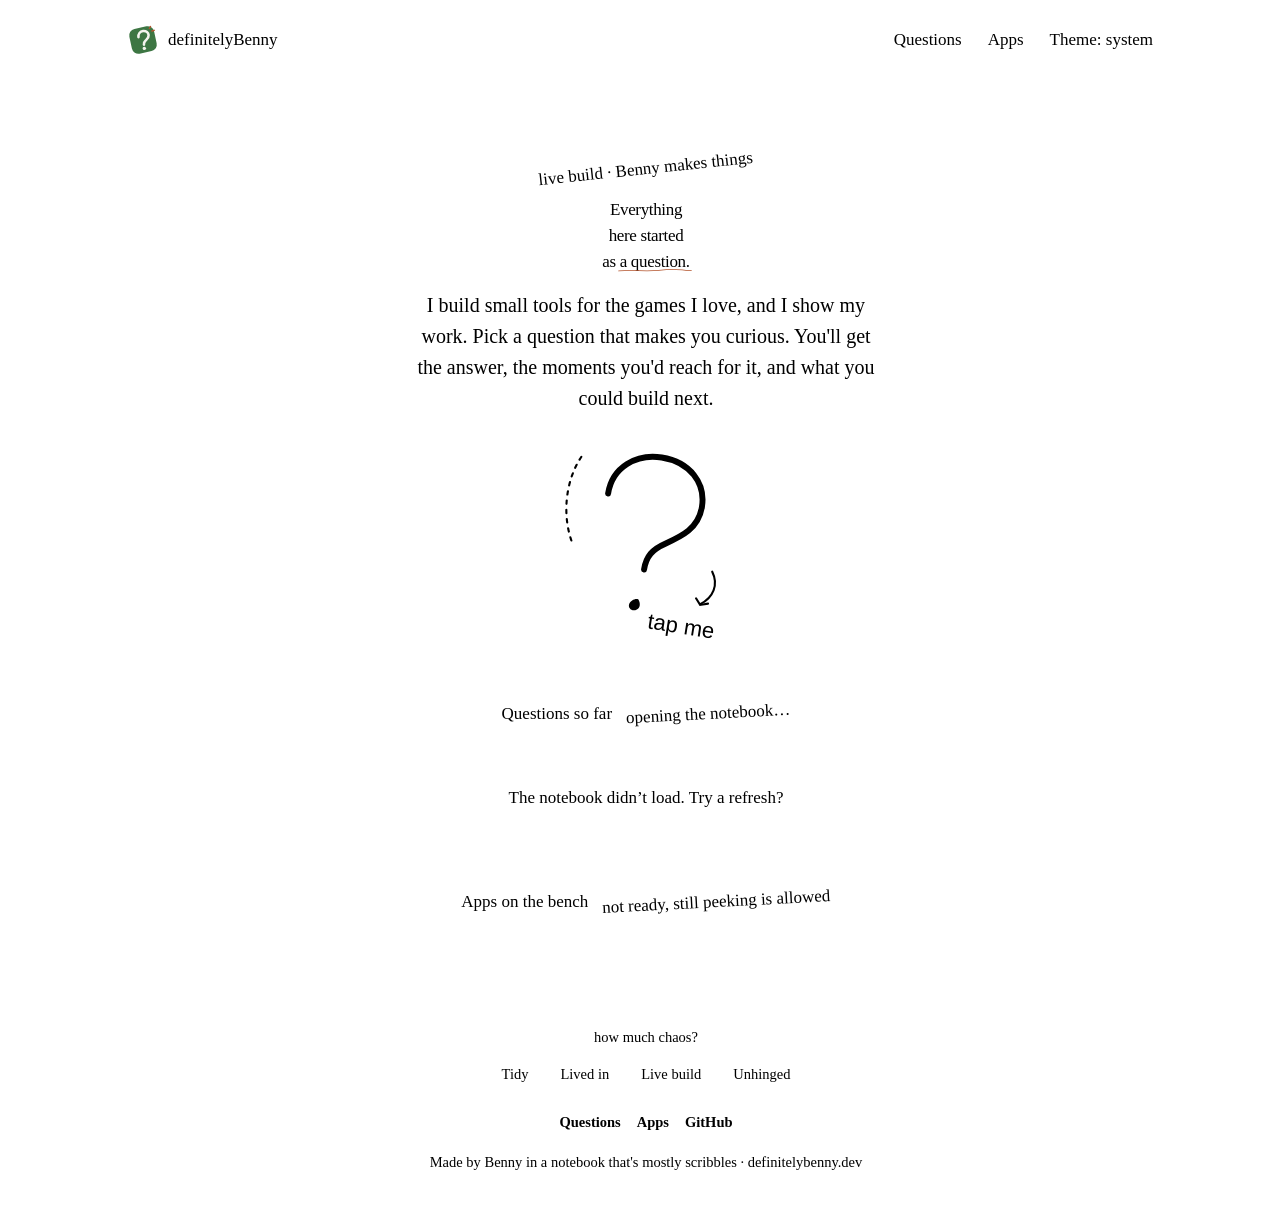
==== commit 5c03d323: "Build the project list from repos tagged "showcase" Projects no longer live in this repo. Each publi" ====
--- a/index.html
+++ b/index.html
@@ -55,7 +55,7 @@
   <noscript>
     <div class="noscript">
       <p>The fun parts need JavaScript, but here are the tools:</p>
-      <p><a href="tools/pokopia/">Pokopia Roommate Calculator</a> · <a href="tools/mock-regional/">Mock Regional Helper</a> · <a href="tools/showdown-restyler/">Pokémon Showdown Restyler</a></p>
+      <p><!--TOOL_LINKS--></p>
     </div>
   </noscript>
 
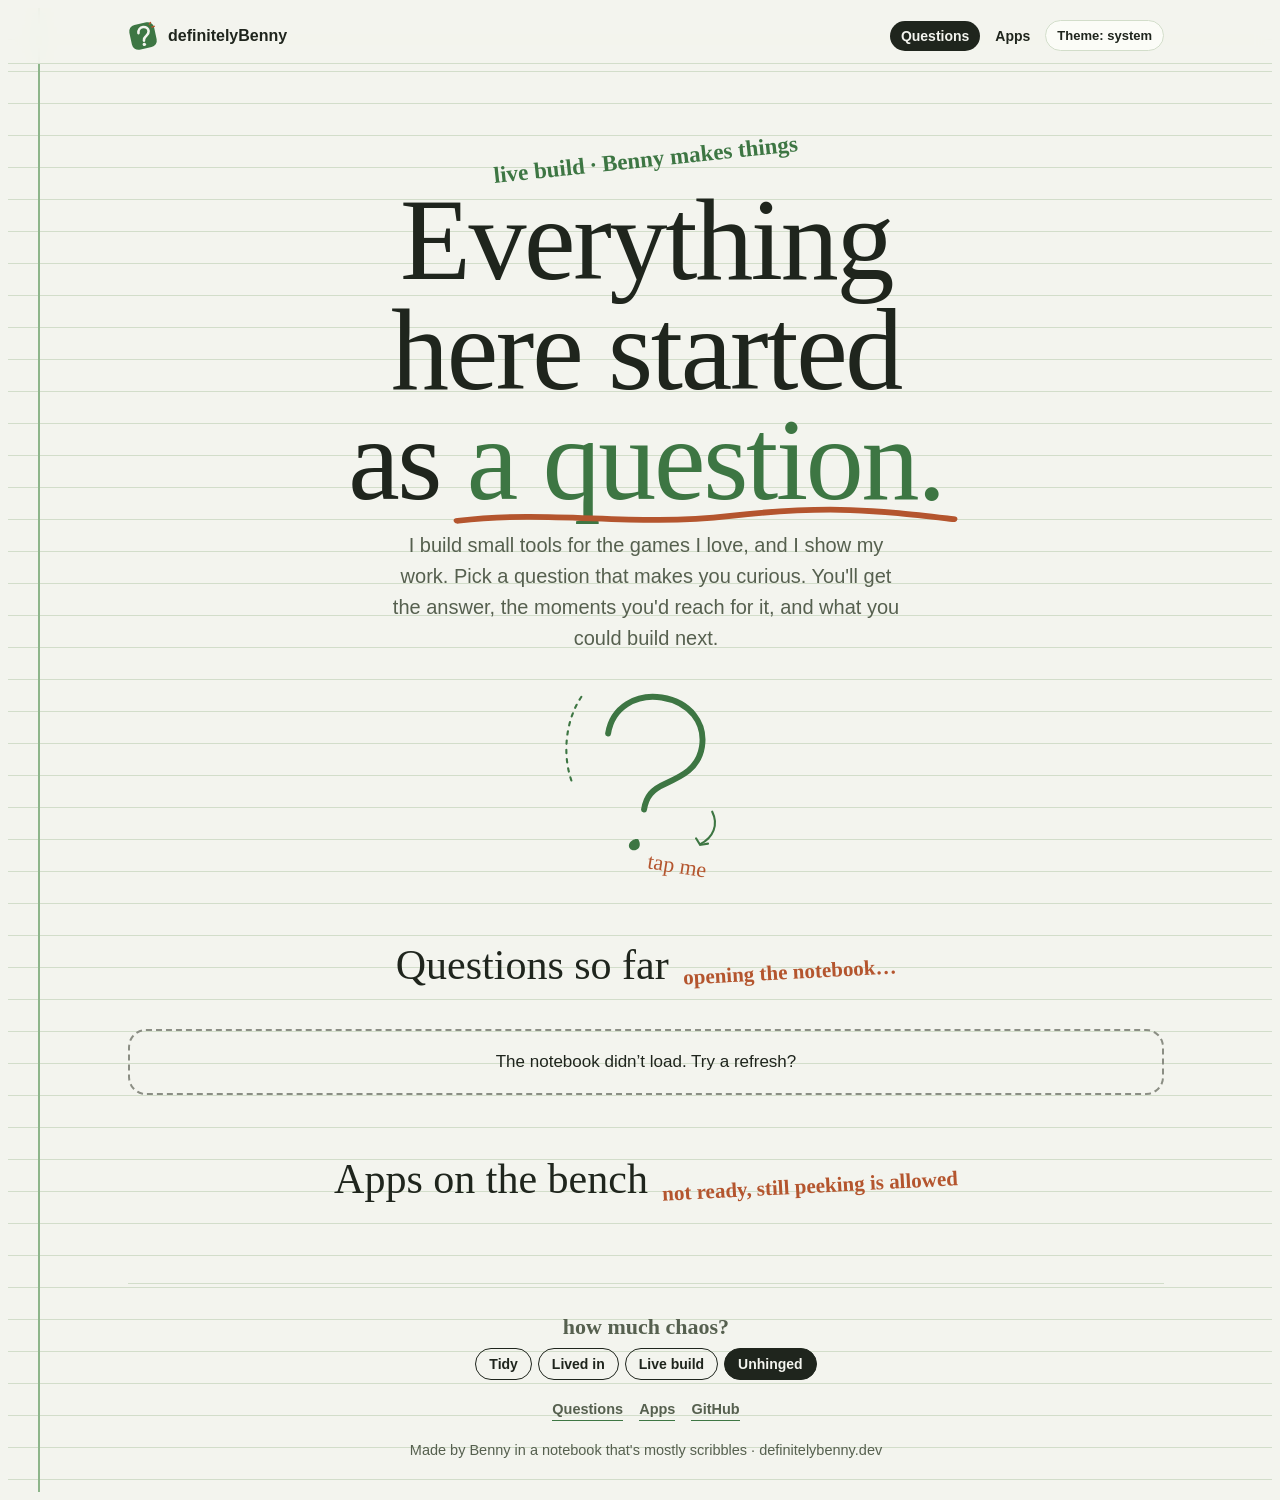
==== commit 6987ab39: "Fit the header on phones and stop stale stylesheets On a phone the logo, Questions link and theme bu" ====
--- a/index.html
+++ b/index.html
@@ -37,7 +37,7 @@
 
 <header class="top"><div class="wrap">
   <a class="brand" id="brand" href="./" aria-label="definitelyBenny home"><svg viewBox="0 0 64 64" aria-hidden="true"><use href="#fav"/></svg>definitelyBenny</a>
-  <nav class="nav" aria-label="Pages"><a href="#questions" class="cur">Questions</a><a href="#apps" class="opt">Apps</a><button class="theme" id="theme" type="button">Theme: system</button></nav>
+  <nav class="nav" aria-label="Pages"><a href="#questions" class="cur">Questions</a><a href="#apps" class="opt">Apps</a><button class="theme" id="theme" type="button" aria-label="Theme: system"><span class="tl">Theme: </span>system</button></nav>
 </div></header>
 
 <main class="wrap">
--- a/assets/site.css
+++ b/assets/site.css
@@ -1,6 +1,7 @@
 /* definitelyBenny: lab notebook.
    Keynote single column, Libre Caslon Display headings, Caveat scribbles.
    Notebook paper in light, chalkboard in dark. --chaos scales every tilt and scribble (dial in the footer). */
+:root{
   --paper:#F3F4EE; --line:#D2DDCA; --margin:#8DB58A;
   --ink:#1F251D; --ink-2:#56604F; --card:#FBFCF7; --tile:#EEF2DE; --tape:rgba(160,180,140,.5);
   --moss:#3D7643; --moss-ink:#FFFFFF; --pen:#B4552E; --stone:#8B8E84; --code:#E6EBDA;
@@ -22,8 +23,8 @@
 @media (max-width:640px){ :root[data-chaos="3"]{--chaos:2.1} :root[data-chaos="2"]{--chaos:1.4} }
 
 *{box-sizing:border-box}
-html{background:var(--paper)}
-body{background:var(--paper);color:var(--ink);font-family:var(--body);font-size:17px;line-height:1.55;-webkit-font-smoothing:antialiased;overflow-x:hidden;
+html{background:var(--paper);overflow-x:hidden;overflow-x:clip}
+body{background:var(--paper);color:var(--ink);font-family:var(--body);font-size:17px;line-height:1.55;-webkit-font-smoothing:antialiased;overflow-x:hidden;overflow-x:clip;
   background-image:linear-gradient(90deg,transparent 0 calc(max(16px,env(safe-area-inset-left,0px)) + 14px),var(--margin) 0 calc(max(16px,env(safe-area-inset-left,0px)) + 16px),transparent 0),repeating-linear-gradient(180deg,transparent 0 31px,var(--line) 31px 32px)}
 .wrap{max-width:1080px;margin:0 auto;padding-left:max(28px,env(safe-area-inset-left,0px));padding-right:max(16px,env(safe-area-inset-right,0px))}
 a{color:inherit}
@@ -32,13 +33,13 @@
 .top{position:sticky;top:env(safe-area-inset-top,0px);z-index:20;background:color-mix(in srgb,var(--paper) 90%,transparent);backdrop-filter:blur(8px);border-bottom:1px solid var(--line)}
 body::before{content:"";position:fixed;inset:0 0 auto;height:env(safe-area-inset-top,0px);z-index:21;background:var(--paper)}
 .top .wrap{display:flex;justify-content:space-between;align-items:center;gap:12px;padding-block:12px}
-.brand{display:flex;color:var(--ink)!important;align-items:center;gap:10px;font:600 16px var(--body);text-decoration:none;background:none;border:0;color:var(--ink);cursor:pointer;padding:0}
+.brand{display:flex;white-space:nowrap;min-width:0;color:var(--ink)!important;align-items:center;gap:10px;font:600 16px var(--body);text-decoration:none;background:none;border:0;color:var(--ink);cursor:pointer;padding:0}
 .brand svg,.brand img{width:30px;height:30px;transform:rotate(calc(var(--chaos) * -2deg));transition:transform .3s}
-.nav{display:flex;gap:4px;align-items:center}
+.nav{display:flex;gap:4px;align-items:center;flex-shrink:0}
 .nav a{font:600 14px var(--body);text-decoration:none;padding:7px 11px;border-radius:999px}
 .nav a.cur{background:var(--ink);color:var(--paper)}
 .nav a:hover:not(.cur){background:var(--tile)}
-.theme{font:600 13px var(--body);background:var(--card);color:var(--ink);border:1px solid var(--line);border-radius:999px;padding:7px 11px;cursor:pointer}
+.theme{white-space:nowrap;font:600 13px var(--body);background:var(--card);color:var(--ink);border:1px solid var(--line);border-radius:999px;padding:7px 11px;cursor:pointer}
 
 .hero{text-align:center;display:grid;justify-items:center;gap:14px;padding-block:clamp(28px,7vw,84px) 24px}
 .tag{font:700 23px/1 var(--hand);color:var(--moss);transform:rotate(calc(var(--chaos) * -2deg))}
@@ -181,4 +182,12 @@
   .nav a.opt{display:none}
   .scribble.s3.txt{display:none}
 }
+/* phones: the logo already goes home, so the header keeps just the theme button */
+@media (max-width:480px){
+  .top .wrap{gap:8px}
+  .brand{gap:8px;font-size:15px}
+  .brand svg,.brand img{width:26px;height:26px}
+  .nav a{display:none}
+  .theme .tl{display:none}
+}
 @media (prefers-reduced-motion:reduce){*{transition:none!important;animation:none!important}}
